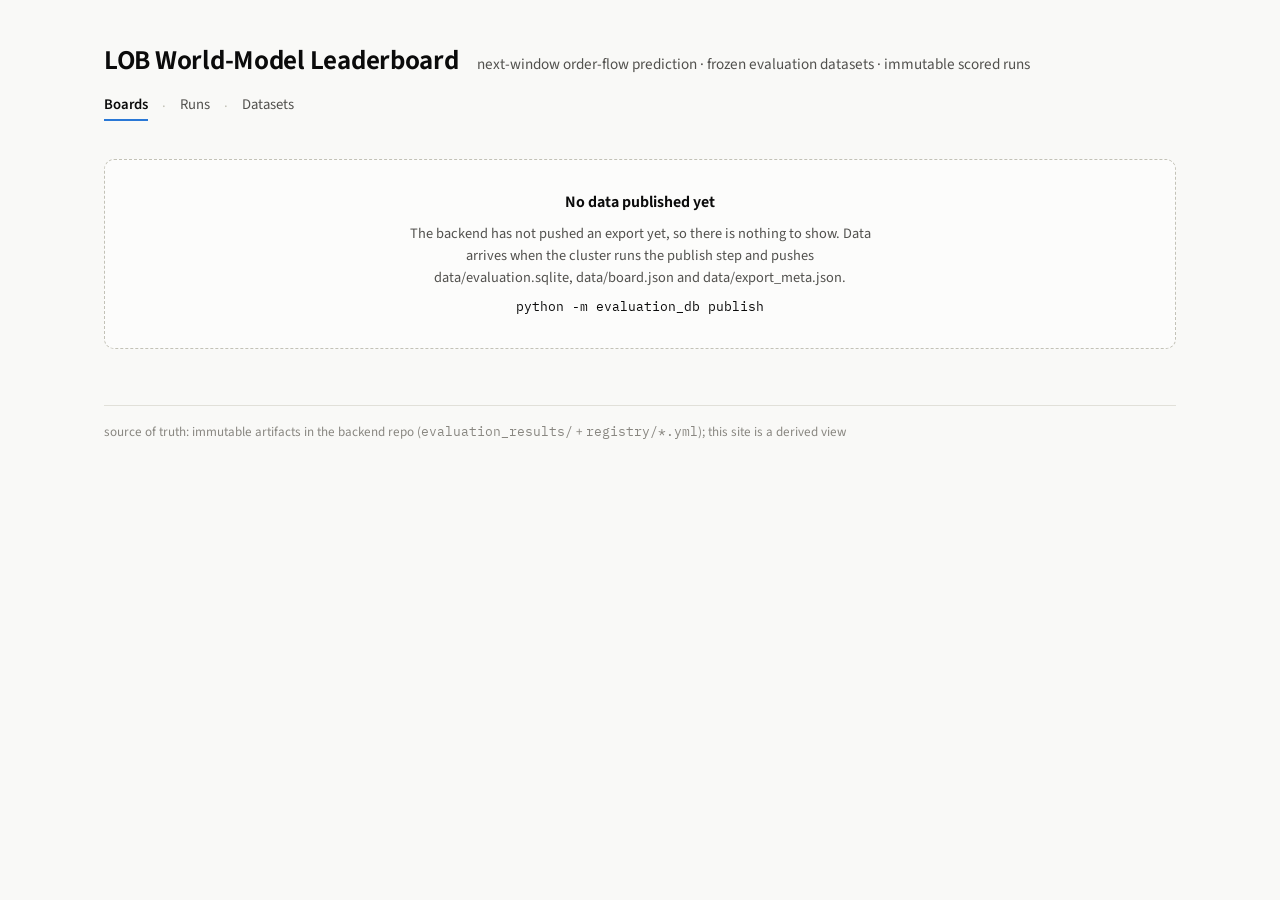
==== index.html @ c3763c59 "site: initial static leaderboard (sql.js reader) Co-Authored-By: Claude Opus 5 (1M context) <noreply" ====
<!doctype html>
<html lang="en">
<head>
<meta charset="utf-8">
<meta name="viewport" content="width=device-width, initial-scale=1">
<title>LOB World-Model Leaderboard</title>
<meta name="description" content="Benchmark boards for next-window limit-order-book world models, read straight from the backend's published SQLite export.">
<link rel="icon" href="assets/favicon.svg" type="image/svg+xml">
<link rel="preconnect" href="https://fonts.googleapis.com">
<link rel="preconnect" href="https://fonts.gstatic.com" crossorigin>
<link rel="stylesheet" href="https://fonts.googleapis.com/css2?family=Source+Sans+3:wght@400;600&family=IBM+Plex+Mono:wght@400;500&display=swap">
<link rel="stylesheet" href="assets/style.css">
</head>
<!-- The boards: one section per test dataset (board_runs), then the evaluation
     datasets table and the run log. All content is rendered by js/main.js from
     data/evaluation.sqlite; this file is only the shell. -->
<body data-page="index">
<div class="wrap">

  <header class="masthead">
    <h1>LOB World-Model Leaderboard</h1>
    <span class="sub">next-window order-flow prediction · frozen evaluation datasets · immutable scored runs</span>
  </header>

  <nav class="nav" aria-label="Sections">
    <a href="index.html" aria-current="page">Boards</a>
    <span class="sep">·</span>
    <a href="runs.html">Runs</a>
    <span class="sep">·</span>
    <a href="datasets.html">Datasets</a>
  </nav>

  <div class="chips" id="export-chip"></div>

  <main id="app">
    <p class="loading">Loading the published export…</p>
  </main>

  <footer>
    <span>source of truth: immutable artifacts in the backend repo
      (<span class="mono">evaluation_results/</span> +
      <span class="mono">registry/*.yml</span>); this site is a derived view</span>
  </footer>

</div>

<script src="vendor/sql-wasm.js"></script>
<script src="js/queries.js"></script>
<script src="js/db.js"></script>
<script src="js/render.js"></script>
<script src="js/main.js"></script>
</body>
</html>
---- assets/style.css ----
/* LOB World-Model Leaderboard — stylesheet.
 *
 * Design tokens + table/provenance rules ported verbatim from the backend's
 * src/leaderboard_site/render.py (_CSS) so this sql.js-driven site renders the
 * same visual result as the Python one-shot renderer. Light + dark themes are
 * token-driven (prefers-color-scheme, overridable with data-theme on <html>);
 * every numeric column uses tabular figures.
 *
 * Additions beyond the port: .nav (multi-page site), .empty (no-data state),
 * .detailcard / tr.clickable (the run log's per-run detail panel).
 */

:root {
  color-scheme: light;
  --page: #f9f9f7; --surface: #fcfcfb; --ink: #0b0b0b; --ink-2: #52514e;
  --muted: #898781; --hairline: #e1e0d9; --baseline: #c3c2b7;
  --accent: #2a78d6; --accent-soft: #cde2fb; --bar: #2a78d6;
  --chip-bg: #eef4fc; --good: #006300;
  --ring: rgba(11,11,11,0.10);
}
@media (prefers-color-scheme: dark) {
  :root:not([data-theme="light"]) {
    color-scheme: dark;
    --page: #0d0d0d; --surface: #1a1a19; --ink: #ffffff; --ink-2: #c3c2b7;
    --muted: #898781; --hairline: #2c2c2a; --baseline: #383835;
    --accent: #3987e5; --accent-soft: #184f95; --bar: #3987e5;
    --chip-bg: #10233c; --good: #0ca30c;
    --ring: rgba(255,255,255,0.10);
  }
}
:root[data-theme="dark"] {
  color-scheme: dark;
  --page: #0d0d0d; --surface: #1a1a19; --ink: #ffffff; --ink-2: #c3c2b7;
  --muted: #898781; --hairline: #2c2c2a; --baseline: #383835;
  --accent: #3987e5; --accent-soft: #184f95; --bar: #3987e5;
  --chip-bg: #10233c; --good: #0ca30c;
  --ring: rgba(255,255,255,0.10);
}
* { box-sizing: border-box; }
body {
  margin: 0; background: var(--page); color: var(--ink);
  font: 16px/1.55 "Source Sans 3", system-ui, -apple-system, "Segoe UI", sans-serif;
}
.mono { font-family: "IBM Plex Mono", ui-monospace, "SF Mono", Menlo, Consolas, monospace; }
.wrap { max-width: 1120px; margin: 0 auto; padding: 40px 24px 72px; }
header.masthead { display: flex; flex-wrap: wrap; align-items: baseline; gap: 12px 18px; margin-bottom: 6px; }
h1 { font-size: 1.7rem; font-weight: 650; letter-spacing: -0.01em; margin: 0; text-wrap: balance; }
.masthead .sub { color: var(--ink-2); font-size: .95rem; }
.chips { display: flex; flex-wrap: wrap; gap: 8px; margin: 10px 0 0; }
.chip {
  display: inline-flex; align-items: center; gap: 6px;
  background: var(--chip-bg); color: var(--ink-2);
  border: 1px solid var(--hairline); border-radius: 999px;
  padding: 2px 12px; font-size: .8rem;
}
.chip b { color: var(--ink); font-weight: 600; }
.tiles { display: grid; grid-template-columns: repeat(auto-fit, minmax(150px, 1fr)); gap: 12px; margin: 26px 0 34px; }
.tile {
  background: var(--surface); border: 1px solid var(--hairline);
  border-radius: 10px; padding: 14px 16px 12px;
}
.tile .k { font-size: .72rem; text-transform: uppercase; letter-spacing: .08em; color: var(--muted); }
.tile .v { font-size: 1.55rem; font-weight: 600; font-variant-numeric: tabular-nums; margin-top: 2px; }
.tile .d { font-size: .8rem; color: var(--ink-2); }
section { margin: 40px 0; }
h2 { font-size: 1.15rem; font-weight: 650; margin: 0 0 4px; }
h3 { font-size: 1rem; font-weight: 650; margin: 0 0 4px; }
.sectionnote { color: var(--ink-2); font-size: .9rem; margin: 0 0 14px; max-width: 72ch; }
.tablecard {
  background: var(--surface); border: 1px solid var(--hairline);
  border-radius: 10px; overflow-x: auto;
}
table { border-collapse: collapse; width: 100%; font-size: .92rem; }
th, td { text-align: left; padding: 10px 14px; border-top: 1px solid var(--hairline); vertical-align: top; }
thead th {
  border-top: 0; font-size: .72rem; text-transform: uppercase;
  letter-spacing: .07em; color: var(--muted); font-weight: 600;
  white-space: nowrap; cursor: pointer; user-select: none;
}
thead th.nosort { cursor: default; }
thead th .arrow { color: var(--accent); }
td.num, th.num { text-align: right; }
td.num { font-family: "IBM Plex Mono", ui-monospace, Menlo, Consolas, monospace;
         font-variant-numeric: tabular-nums; white-space: nowrap; }
td .cellbar { display: flex; align-items: center; justify-content: flex-end; gap: 10px; }
.bartrack { flex: 0 0 84px; height: 6px; border-radius: 3px; background: var(--hairline); overflow: hidden; }
.barfill { height: 100%; border-radius: 3px; background: var(--bar); }
.best-chip {
  display: inline-block; font-size: .68rem; font-weight: 650;
  text-transform: uppercase; letter-spacing: .06em;
  color: var(--accent); border: 1px solid var(--accent);
  border-radius: 999px; padding: 0 7px; margin-left: 8px; vertical-align: 1px;
}
.rank { color: var(--muted); font-variant-numeric: tabular-nums; }
.modelname { font-weight: 650; }
.modelmeta { color: var(--muted); font-size: .78rem; margin-top: 1px; }
details.desc { margin-top: 4px; max-width: 46ch; }
details.desc summary {
  cursor: pointer; color: var(--accent); font-size: .8rem; list-style: none;
}
details.desc summary::-webkit-details-marker { display: none; }
details.desc[open] summary { color: var(--muted); }
details.desc p { margin: 6px 0 0; color: var(--ink-2); font-size: .84rem; }
.prov { background: var(--surface); border: 1px solid var(--hairline); border-radius: 10px;
        padding: 12px 16px 6px; margin: 0 0 18px; }
.prov summary { cursor: pointer; font-weight: 650; font-size: .95rem; list-style: none; }
.prov summary::-webkit-details-marker { display: none; }
.prov summary::before { content: "\25B8  "; color: var(--accent); }
.prov[open] summary::before { content: "\25BE  "; }
.prov summary .hint { font-weight: 400; color: var(--muted); font-size: .82rem; margin-left: 8px; }
.prov dl { display: grid; grid-template-columns: max-content 1fr; gap: 6px 18px; margin: 12px 0 8px; font-size: .88rem; }
.prov dt { color: var(--muted); font-size: .72rem; text-transform: uppercase; letter-spacing: .07em; padding-top: 3px; white-space: nowrap; }
.prov dd { margin: 0; color: var(--ink-2); max-width: 90ch; }
.prov dd b { color: var(--ink); font-weight: 600; }
.prov dd .mono { font-size: .84rem; }
@media (max-width: 640px) { .prov dl { grid-template-columns: 1fr; } .prov dt { padding-top: 8px; } }
.pill { display: inline-block; font-size: .72rem; border: 1px solid var(--hairline);
        border-radius: 999px; padding: 0 8px; color: var(--ink-2); }
.pill.ok { color: var(--good); border-color: var(--good); }
.hash { color: var(--muted); font-size: .8rem; }
footer { margin-top: 56px; padding-top: 16px; border-top: 1px solid var(--hairline);
         color: var(--muted); font-size: .82rem; display: flex; flex-wrap: wrap; gap: 6px 24px; }
a { color: var(--accent); }
@media (prefers-reduced-motion: no-preference) {
  .barfill { transition: width .5s ease; }
}
:focus-visible { outline: 2px solid var(--accent); outline-offset: 2px; }

/* --- site chrome (not in the Python renderer: it emitted a single page) ---- */
nav.nav { display: flex; flex-wrap: wrap; align-items: center; gap: 14px;
          margin: 12px 0 0; font-size: .92rem; }
nav.nav a { text-decoration: none; color: var(--ink-2);
            border-bottom: 2px solid transparent; padding-bottom: 2px; }
nav.nav a:hover { color: var(--ink); }
nav.nav a[aria-current="page"] { color: var(--ink); font-weight: 600;
                                 border-bottom-color: var(--accent); }
nav.nav .sep { color: var(--baseline); }

.loading { color: var(--muted); font-size: .9rem; margin: 28px 0; }

.empty { background: var(--surface); border: 1px dashed var(--baseline);
         border-radius: 10px; padding: 30px 26px; margin: 28px 0;
         color: var(--ink-2); text-align: center; }
.empty h3 { color: var(--ink); margin: 0 0 8px; }
.empty p { margin: 6px auto 0; font-size: .9rem; max-width: 66ch; }
.empty .mono { font-size: .84rem; color: var(--ink); }

tbody tr.clickable { cursor: pointer; }
tbody tr.clickable:hover td { background: var(--chip-bg); }
tbody tr.clickable[aria-selected="true"] td { background: var(--chip-bg); }
.detailcard { background: var(--surface); border: 1px solid var(--hairline);
              border-radius: 10px; padding: 16px 18px 20px; margin-top: 20px; }
.detailcard > h3 { margin-bottom: 10px; }
.detailcard .tablecard { margin-top: 10px; }
.detailcard h4 { font-size: .74rem; text-transform: uppercase; letter-spacing: .07em;
                 color: var(--muted); font-weight: 600; margin: 20px 0 0; }
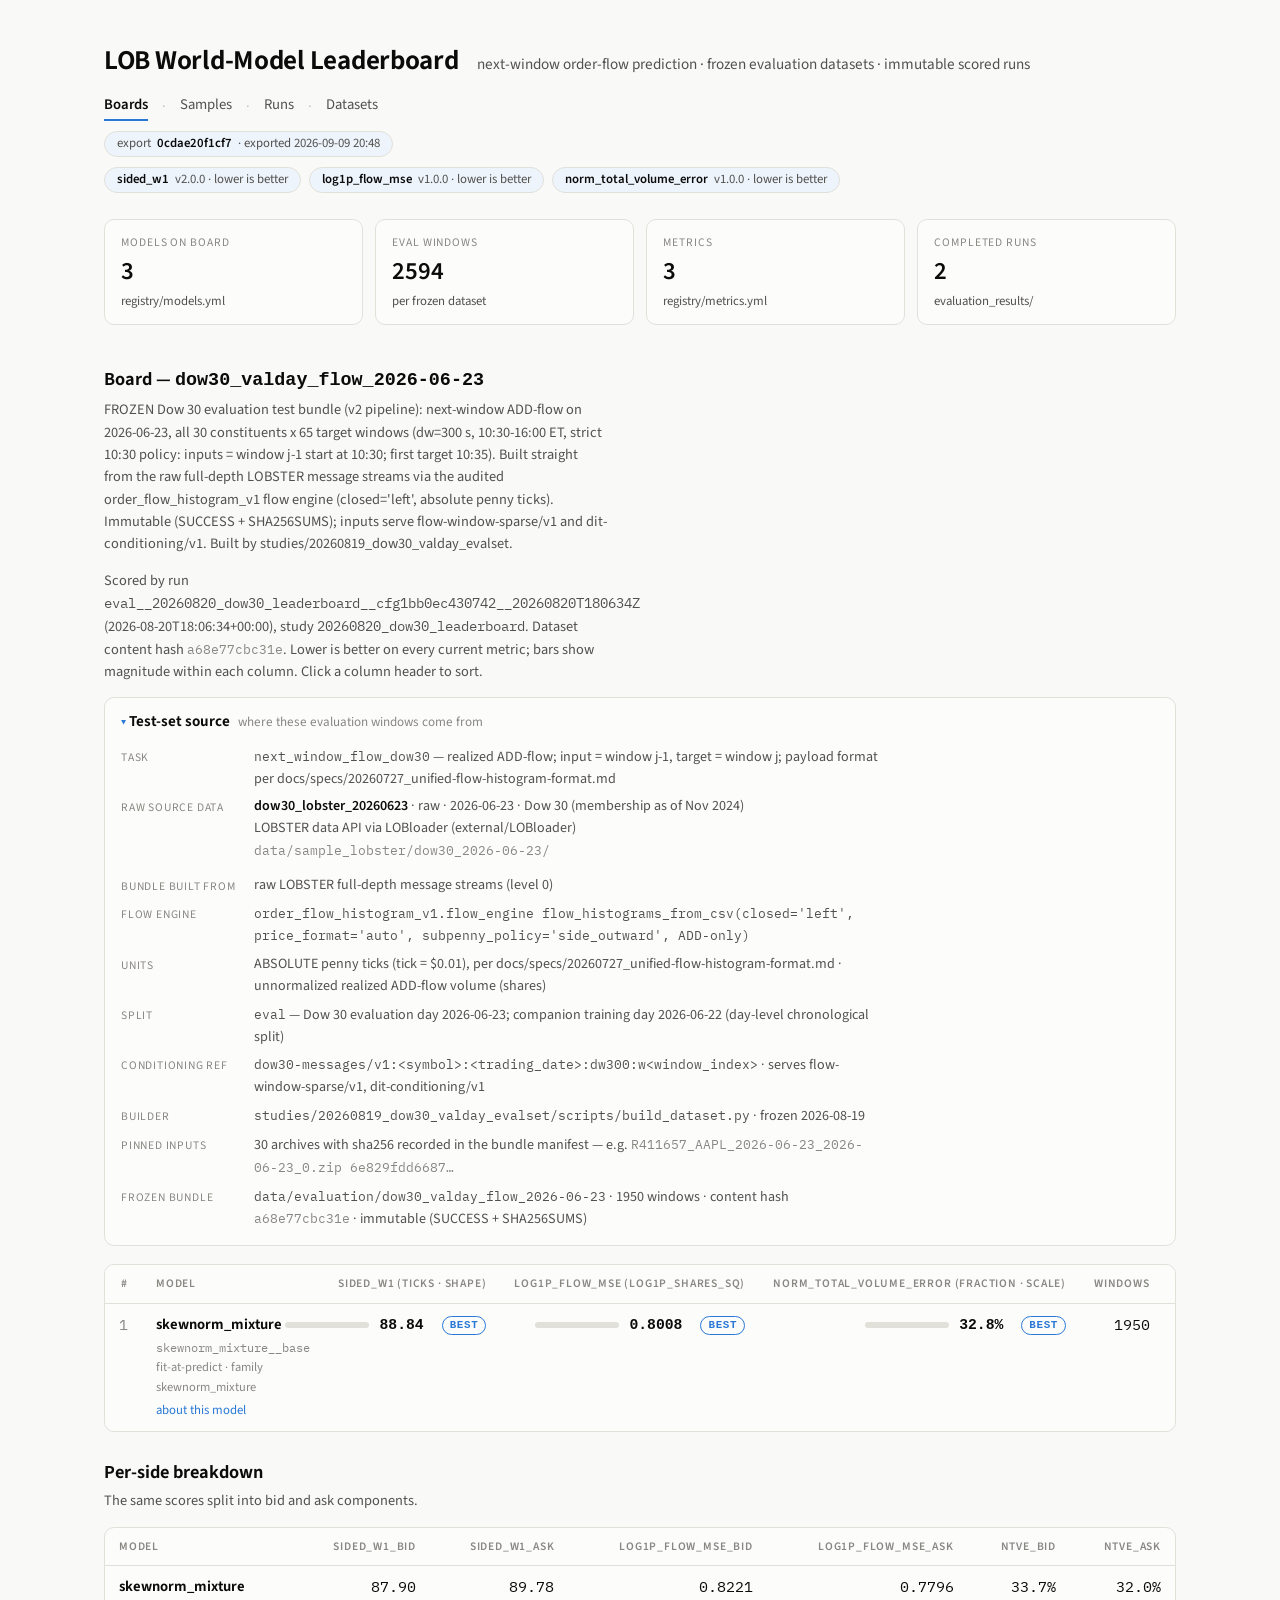
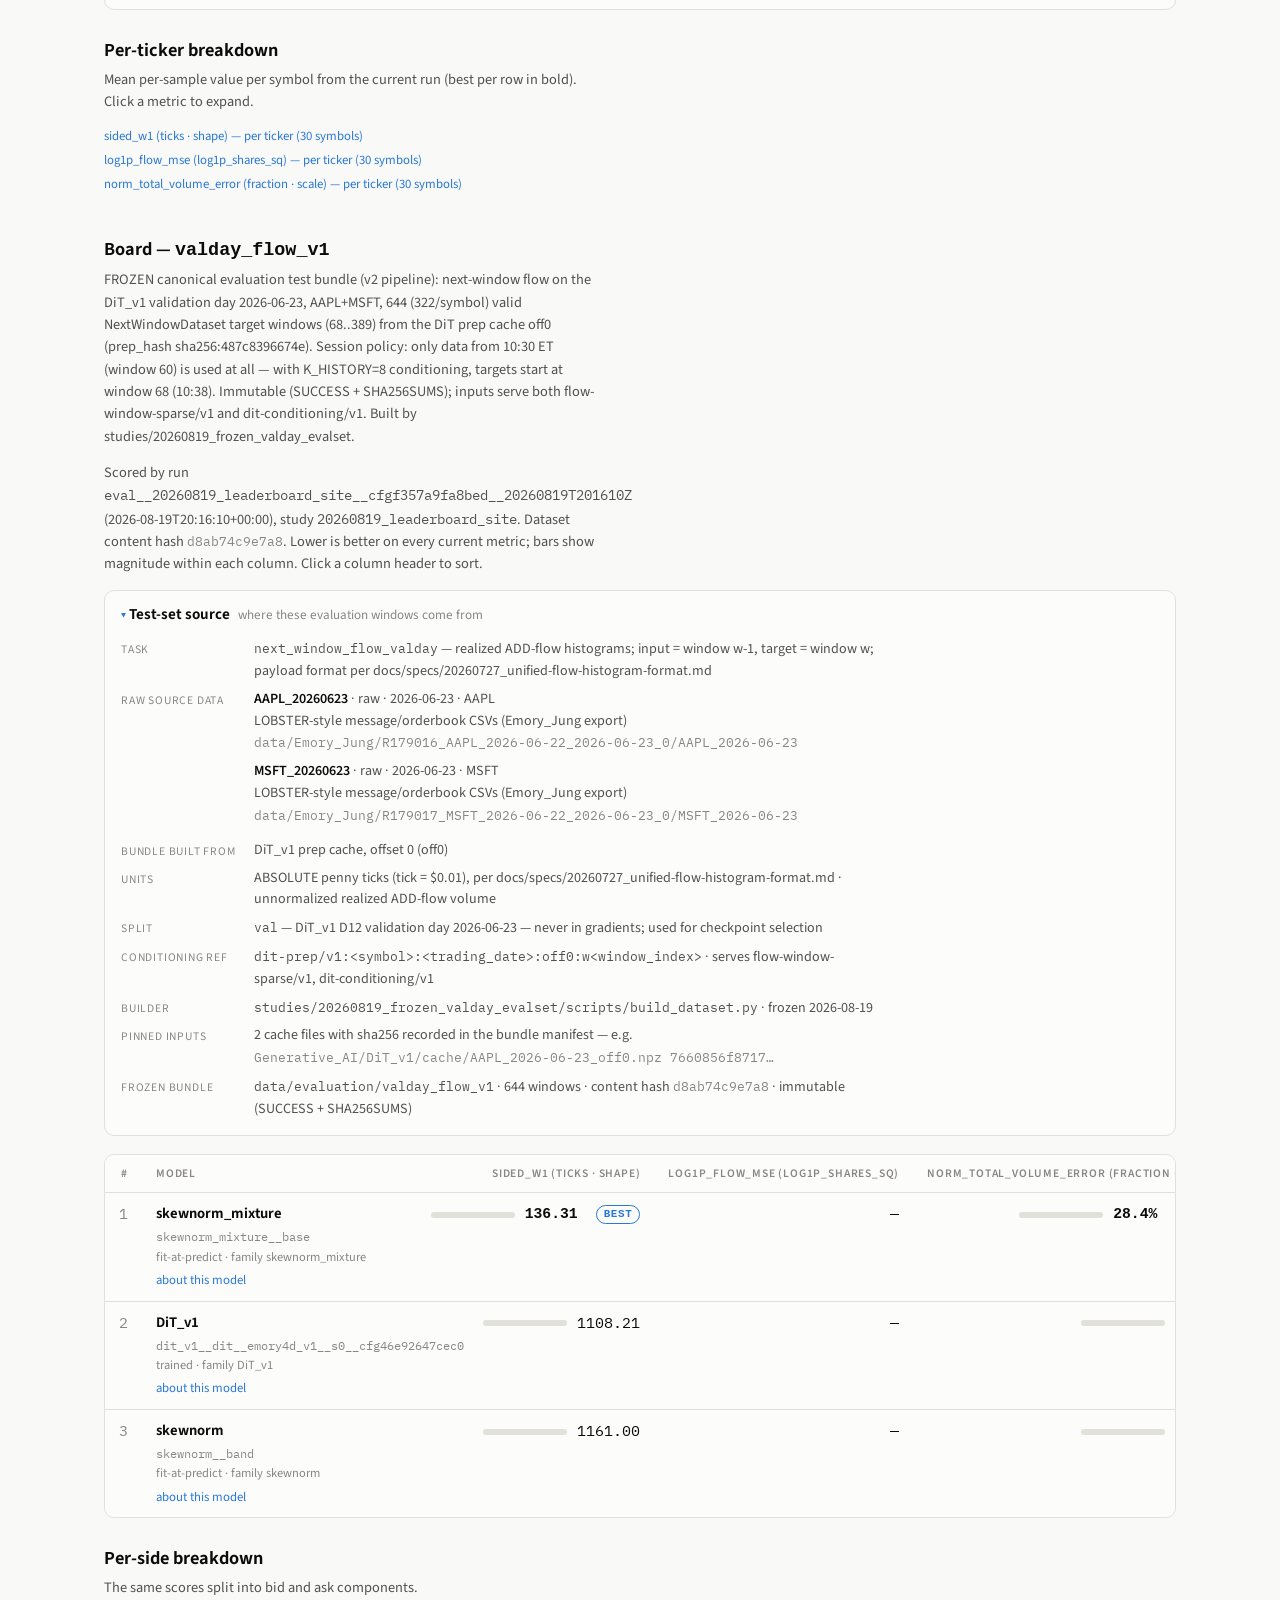
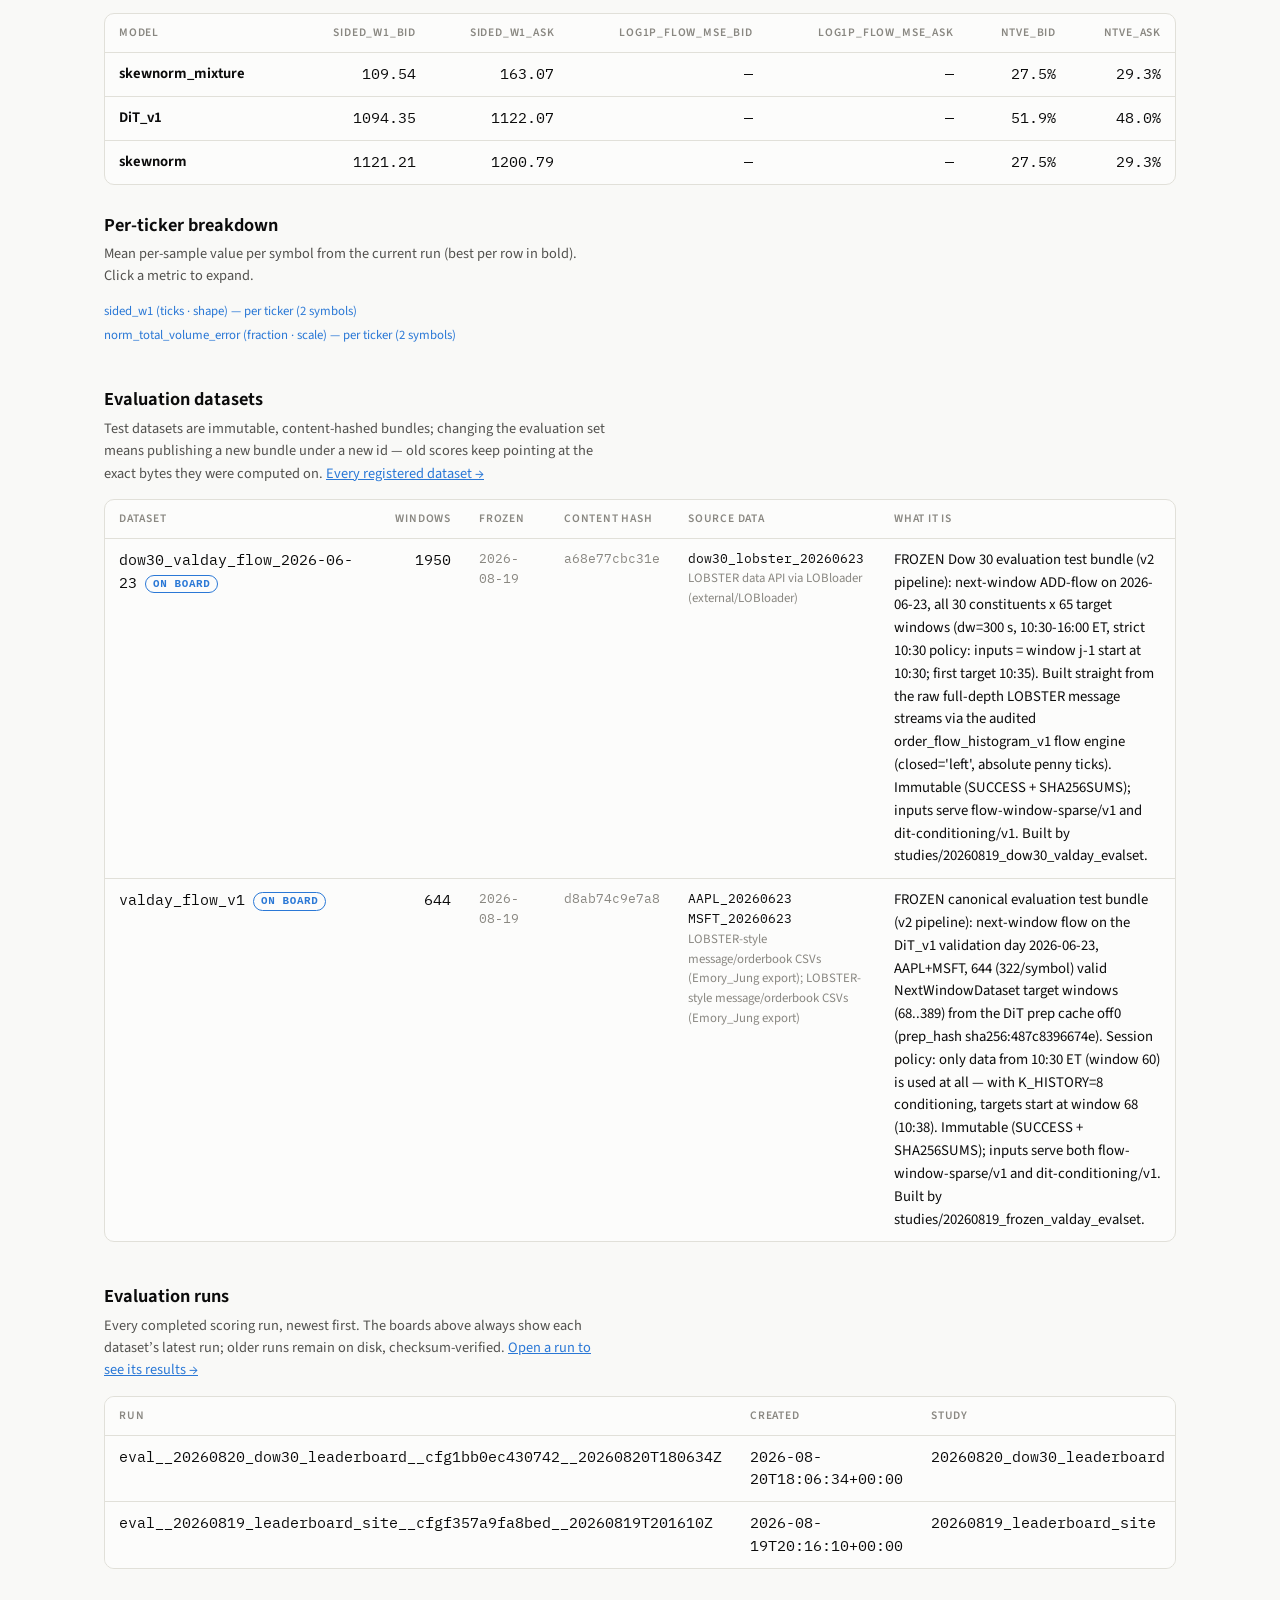
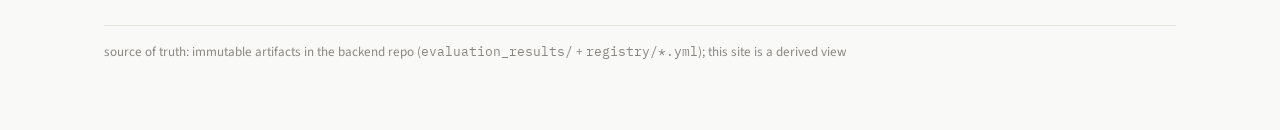
==== commit b046fc9f: "site: Samples page — input, target and every model's draws per window samples.html + js/samples.js t" ====
--- a/index.html
+++ b/index.html
@@ -25,6 +25,8 @@
   <nav class="nav" aria-label="Sections">
     <a href="index.html" aria-current="page">Boards</a>
     <span class="sep">·</span>
+    <a href="samples.html">Samples</a>
+    <span class="sep">·</span>
     <a href="runs.html">Runs</a>
     <span class="sep">·</span>
     <a href="datasets.html">Datasets</a>
--- a/assets/style.css
+++ b/assets/style.css
@@ -17,6 +17,9 @@
   --accent: #2a78d6; --accent-soft: #cde2fb; --bar: #2a78d6;
   --chip-bg: #eef4fc; --good: #006300;
   --ring: rgba(11,11,11,0.10);
+  /* categorical series slots 1 & 2 (bid, ask) - see js/samples.js */
+  --series-bid: #2a78d6; --series-ask: #eb6834;
+  --band: rgba(11,11,11,0.06); --crosshair: #898781;
 }
 @media (prefers-color-scheme: dark) {
   :root:not([data-theme="light"]) {
@@ -26,6 +29,8 @@
     --accent: #3987e5; --accent-soft: #184f95; --bar: #3987e5;
     --chip-bg: #10233c; --good: #0ca30c;
     --ring: rgba(255,255,255,0.10);
+    --series-bid: #3987e5; --series-ask: #d95926;
+    --band: rgba(255,255,255,0.10); --crosshair: #898781;
   }
 }
 :root[data-theme="dark"] {
@@ -35,6 +40,8 @@
   --accent: #3987e5; --accent-soft: #184f95; --bar: #3987e5;
   --chip-bg: #10233c; --good: #0ca30c;
   --ring: rgba(255,255,255,0.10);
+  --series-bid: #3987e5; --series-ask: #d95926;
+  --band: rgba(255,255,255,0.10); --crosshair: #898781;
 }
 * { box-sizing: border-box; }
 body {
@@ -154,3 +161,99 @@
 .detailcard .tablecard { margin-top: 10px; }
 .detailcard h4 { font-size: .74rem; text-transform: uppercase; letter-spacing: .07em;
                  color: var(--muted); font-weight: 600; margin: 20px 0 0; }
+
+/* --- Samples page: small multiples of the flow histograms ------------------
+ *
+ * The two series hues are the categorical palette's slots 1 (bid) and 2 (ask),
+ * in FIXED order - they are tokens (--series-bid / --series-ask) so the assignment
+ * is the same on every panel and every page load, and the dark steps are their own
+ * validated values, not a flip. Both modes pass all six palette checks against this
+ * site's surfaces. Everything else here is chrome: hairline grid/axes, muted axis
+ * text, values in the ink tokens - never in a series color.
+ */
+.samp-controls { display: flex; flex-wrap: wrap; align-items: flex-end;
+                 gap: 10px 18px; margin: 16px 0 14px; }
+.samp-control { display: flex; flex-direction: column; gap: 4px; }
+.samp-label { font-size: .72rem; text-transform: uppercase; letter-spacing: .07em;
+              color: var(--muted); font-weight: 600; }
+.samp-select { font: inherit; font-size: .9rem; color: var(--ink);
+               background: var(--surface); border: 1px solid var(--hairline);
+               border-radius: 8px; padding: 5px 8px; max-width: 34ch; }
+.samp-static { font-size: .9rem; color: var(--ink-2); padding: 5px 2px; }
+.samp-toggle { display: inline-flex; border: 1px solid var(--hairline);
+               border-radius: 8px; overflow: hidden; background: var(--surface); }
+.samp-toggle-btn { font: inherit; font-size: .86rem; color: var(--ink-2);
+                   background: none; border: 0; border-right: 1px solid var(--hairline);
+                   padding: 6px 12px; cursor: pointer; }
+.samp-toggle-btn:last-child { border-right: 0; }
+.samp-toggle-btn:hover { color: var(--ink); background: var(--chip-bg); }
+.samp-toggle-btn[aria-pressed="true"] { color: var(--ink); font-weight: 600;
+                                        background: var(--chip-bg);
+                                        box-shadow: inset 0 -2px 0 var(--accent); }
+
+.samp-caption { margin: 4px 0 10px; color: var(--ink-2); font-size: .92rem; }
+.samp-caption b { color: var(--ink); }
+
+.samp-legend { display: flex; flex-wrap: wrap; align-items: center; gap: 8px 18px;
+               margin: 0 0 14px; font-size: .84rem; color: var(--ink-2); }
+.samp-key { display: inline-flex; align-items: center; gap: 7px; }
+.samp-swatch { display: inline-block; width: 16px; height: 3px; border-radius: 2px; }
+.samp-swatch.bid { background: var(--series-bid); }
+.samp-swatch.ask { background: var(--series-ask); }
+.samp-legend-note { color: var(--muted); }
+
+.samp-grid { display: grid; grid-template-columns: 1fr; gap: 14px; }
+@media (min-width: 720px)  { .samp-grid { grid-template-columns: repeat(2, 1fr); } }
+@media (min-width: 1100px) { .samp-grid { grid-template-columns: repeat(3, 1fr); } }
+
+.samp-panel { position: relative; background: var(--surface);
+              border: 1px solid var(--hairline); border-radius: 10px;
+              padding: 11px 12px 10px; }
+.samp-head { display: flex; flex-direction: column; gap: 1px; margin-bottom: 4px; }
+.samp-title { font-weight: 650; font-size: .92rem; }
+.samp-id { color: var(--muted); font-size: .72rem; overflow: hidden;
+           text-overflow: ellipsis; white-space: nowrap; }
+.samp-panel svg { display: block; width: 100%; height: auto; touch-action: none; }
+.samp-panel.is-empty { display: flex; flex-direction: column; justify-content: center;
+                       min-height: 180px; }
+.samp-noprediction { color: var(--muted); font-size: .86rem; text-align: center;
+                     margin: 0; }
+
+/* marks: one <path> per series, a hairline outline over a 16% wash */
+.samp-mark { stroke-width: 1.25; stroke-linejoin: miter; }
+.samp-mark.bid { fill: var(--series-bid); fill-opacity: .16; stroke: var(--series-bid); }
+.samp-mark.ask { fill: var(--series-ask); fill-opacity: .16; stroke: var(--series-ask); }
+/* chrome: solid hairlines, one step off the surface, recessive */
+.samp-gridline { stroke: var(--hairline); stroke-width: 1; }
+.samp-baseline { stroke: var(--baseline); stroke-width: 1; }
+.samp-ref { stroke: var(--baseline); stroke-width: 1; }
+.samp-band { fill: var(--band); }
+.samp-cross { stroke: var(--crosshair); stroke-width: 1; }
+.samp-hit { fill: transparent; }
+.samp-tick { fill: var(--muted); font-size: 8.5px;
+             font-family: "Source Sans 3", system-ui, -apple-system, sans-serif;
+             font-variant-numeric: tabular-nums; }
+.samp-axis-name { font-variant-numeric: normal; }
+
+.samp-tip { position: absolute; top: 34px; transform: translateX(-50%);
+            pointer-events: none; z-index: 2;
+            background: var(--surface); border: 1px solid var(--hairline);
+            border-radius: 8px; box-shadow: 0 2px 10px var(--ring);
+            padding: 6px 9px; font-size: .78rem; color: var(--ink-2);
+            white-space: nowrap; }
+.samp-tip-x { color: var(--muted); font-variant-numeric: tabular-nums; }
+.samp-tip-x2 { margin-bottom: 3px; }
+.samp-tip-row { display: flex; align-items: center; gap: 6px; }
+.samp-tip-row b { color: var(--ink); font-variant-numeric: tabular-nums; }
+.samp-tipkey { display: inline-block; width: 12px; height: 3px; border-radius: 2px; }
+.samp-tipkey.bid { background: var(--series-bid); }
+.samp-tipkey.ask { background: var(--series-ask); }
+.samp-tiplabel { color: var(--muted); }
+
+.samp-foot { margin-top: 8px; font-size: .78rem; color: var(--ink-2); }
+.samp-mass, .samp-outside { font-variant-numeric: tabular-nums; }
+.samp-outside { color: var(--muted); }
+.samp-chips { display: flex; flex-wrap: wrap; gap: 6px; margin-top: 6px; }
+.samp-chips .chip { font-size: .74rem; padding: 1px 9px; }
+.samp-chips .best-chip { margin-left: 5px; }
+.samp-hint { color: var(--muted); font-size: .74rem; align-self: center; }
